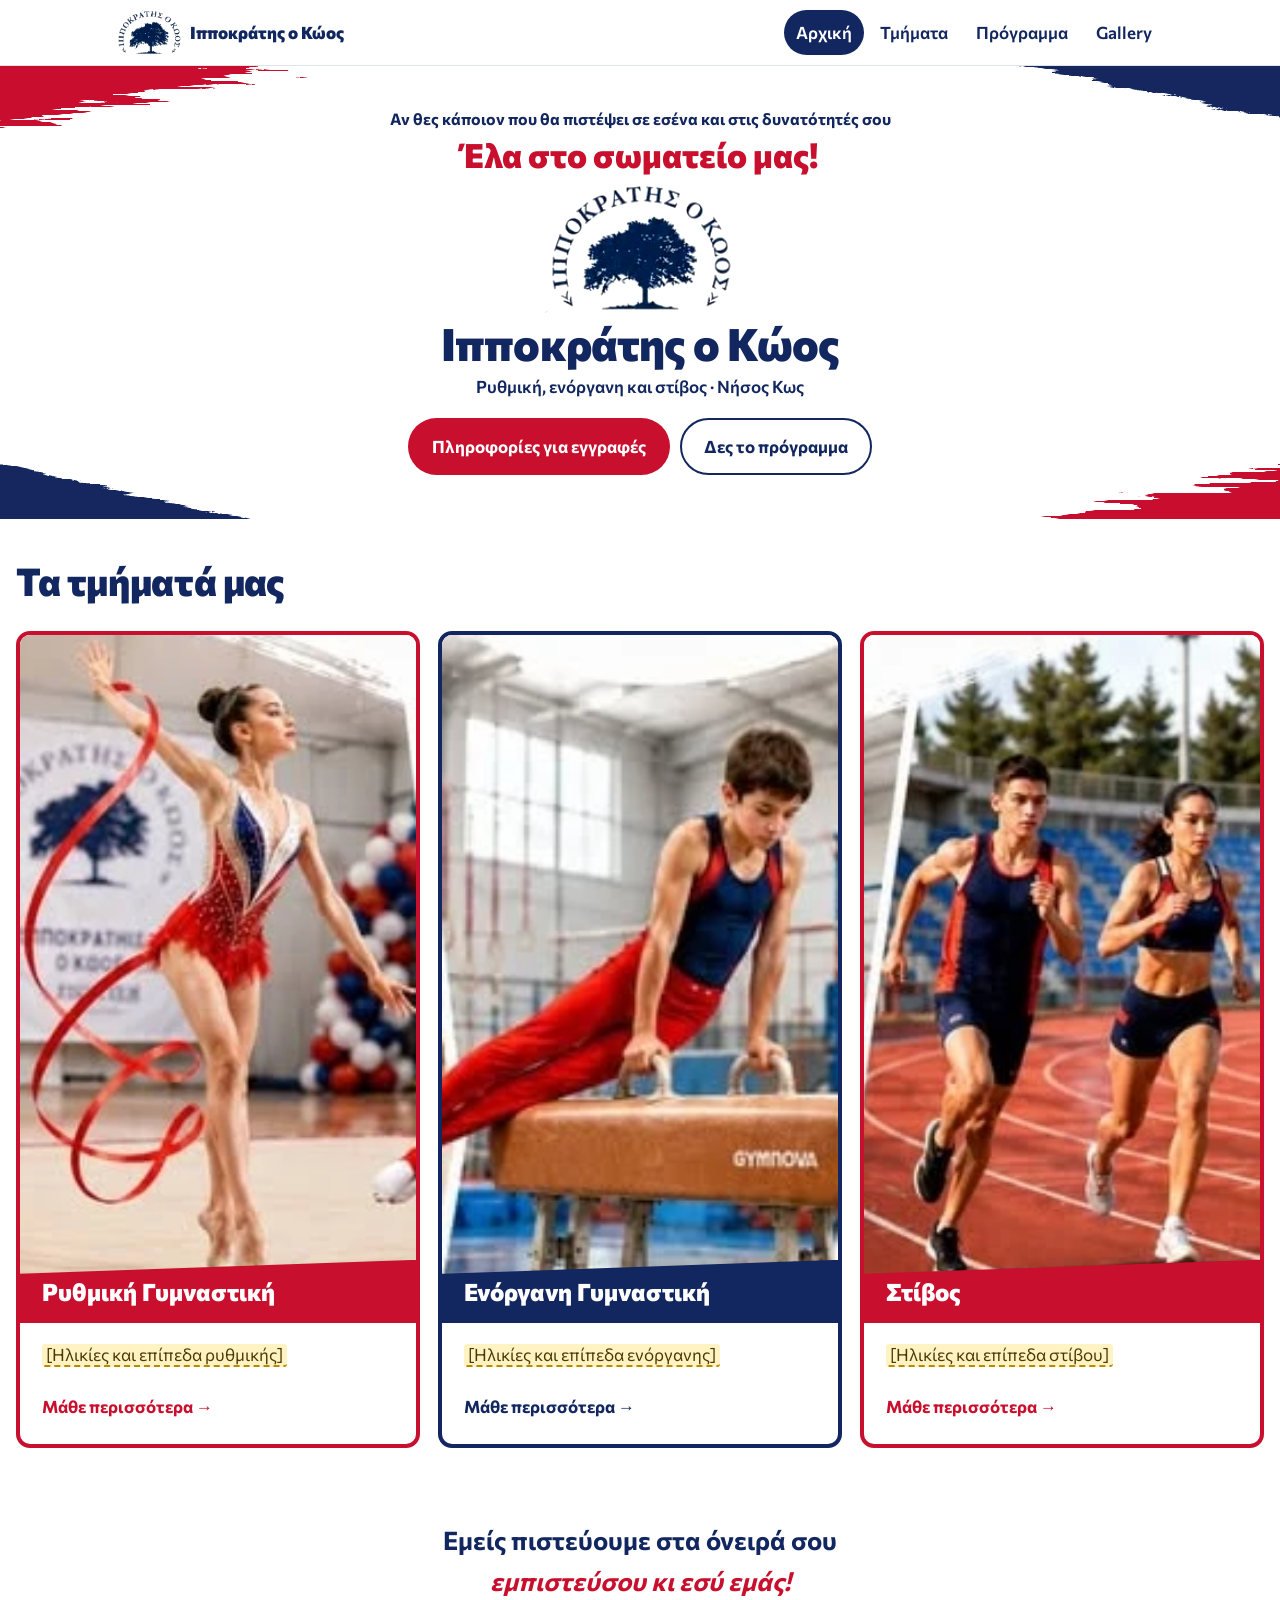
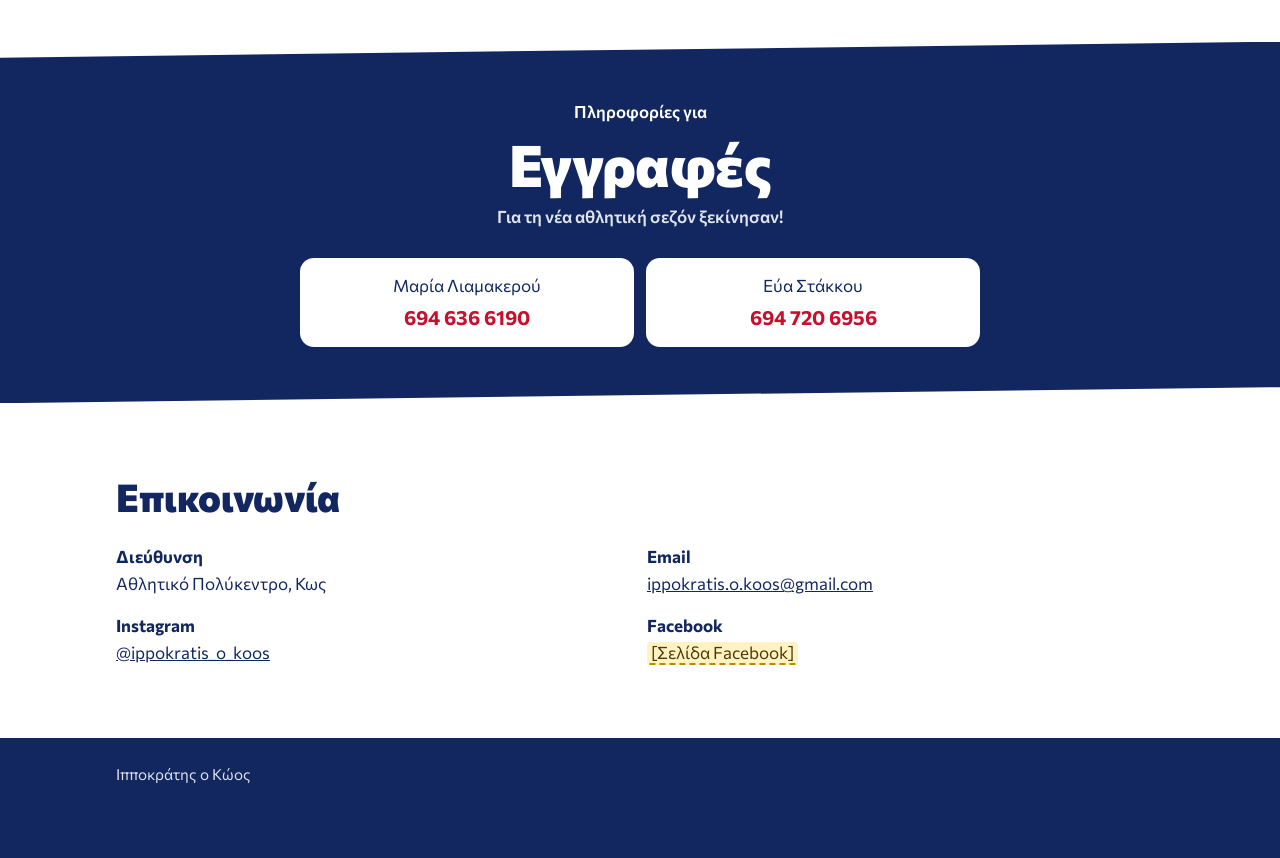
==== site/index.html @ b4ae5699 "Initial commit" ====
<!doctype html>
<html lang="el">
<head>
  <meta charset="utf-8">
  <meta name="viewport" content="width=device-width, initial-scale=1">
  <title>Ιπποκράτης ο Κώος | Αρχική</title>
  <meta name="description" content="Ιπποκράτης ο Κώος: σύλλογος ρυθμικής, ενόργανης γυμναστικής και στίβου στην Κω.">
  <link rel="preconnect" href="https://fonts.googleapis.com">
  <link rel="preconnect" href="https://fonts.gstatic.com" crossorigin>
  <link href="https://fonts.googleapis.com/css2?family=Commissioner:wght@400;600;700;800&display=swap" rel="stylesheet">
  <link rel="stylesheet" href="styles.css">
</head>
<body>
  <header class="header">
    <div class="wrap">
      <a class="logo" href="index.html"><span class="emblem" aria-hidden="true"></span>Ιπποκράτης ο Κώος</a>
      <nav class="nav" aria-label="Κύρια πλοήγηση">
        <a href="index.html" aria-current="page">Αρχική</a>
        <a href="tmimata.html">Τμήματα</a>
        <a href="program.html">Πρόγραμμα</a>
        <a href="gallery.html">Gallery</a>
      </nav>
    </div>
  </header>

  <main>
    <section class="hero">
      <svg class="hero-brush" viewBox="0 0 1000 1000" preserveAspectRatio="none" aria-hidden="true">
        <defs>
          <filter id="brush" x="-20%" y="-20%" width="140%" height="140%">
            <feTurbulence type="fractalNoise" baseFrequency="0.012 0.09" numOctaves="3" seed="4"/>
            <feDisplacementMap in="SourceGraphic" scale="70"/>
          </filter>
        </defs>
        <g filter="url(#brush)">
          <polygon points="-60,-60 330,-60 -60,170" fill="#c8102e"/>
          <polygon points="700,-60 1060,-60 1060,150" fill="#12275f"/>
          <polygon points="-60,840 -60,1060 280,1060" fill="#12275f"/>
          <polygon points="1060,850 1060,1060 730,1060" fill="#c8102e"/>
        </g>
      </svg>
      <div class="wrap">
        <p class="hero-slogan">Αν θες κάποιον που θα πιστέψει σε εσένα και στις δυνατότητές σου</p>
        <p class="hero-call">Έλα στο σωματείο μας!</p>
        <div class="emblem" role="img" aria-label="Το σήμα του συλλόγου Ιπποκράτης ο Κώος"></div>
        <h1>Ιπποκράτης ο Κώος</h1>
        <p class="hero-place">Ρυθμική, ενόργανη και στίβος · Νήσος Κως</p>
        <div class="actions">
          <a class="btn btn-primary" href="#eggrafes">Πληροφορίες για εγγραφές</a>
          <a class="btn btn-ghost" href="program.html">Δες το πρόγραμμα</a>
        </div>
      </div>
    </section>

    <section class="section">
      <div class="wrap wrap-wide">
        <h2>Τα τμήματά μας</h2>
        <div class="groups">
          <a class="group g-rythmiki" href="tmimata.html#rythmiki">
            <div class="group-photo" role="img" aria-label="Αθλήτρια ρυθμικής με κορδέλα"></div>
            <h3>Ρυθμική Γυμναστική</h3>
            <p><span class="ph">[Ηλικίες και επίπεδα ρυθμικής]</span></p>
            <p class="group-more">Μάθε περισσότερα →</p>
          </a>
          <a class="group g-enorgani" href="tmimata.html#enorgani">
            <div class="group-photo" role="img" aria-label="Αθλητής ενόργανης στον πλάγιο ίππο"></div>
            <h3>Ενόργανη Γυμναστική</h3>
            <p><span class="ph">[Ηλικίες και επίπεδα ενόργανης]</span></p>
            <p class="group-more">Μάθε περισσότερα →</p>
          </a>
          <a class="group g-stivos" href="tmimata.html#stivos">
            <div class="group-photo" role="img" aria-label="Αθλητές στίβου τρέχουν στον διάδρομο"></div>
            <h3>Στίβος</h3>
            <p><span class="ph">[Ηλικίες και επίπεδα στίβου]</span></p>
            <p class="group-more">Μάθε περισσότερα →</p>
          </a>
        </div>
      </div>
    </section>

    <section class="belief">
      <div class="wrap">
        <p>Εμείς πιστεύουμε στα όνειρά σου <em>εμπιστεύσου κι εσύ εμάς!</em></p>
      </div>
    </section>

    <section class="signup" id="eggrafes">
      <div class="wrap">
        <p class="signup-kicker">Πληροφορίες για</p>
        <h2>Εγγραφές</h2>
        <p class="signup-season">Για τη νέα αθλητική σεζόν ξεκίνησαν!</p>
        <div class="people">
          <a class="person" href="tel:+306946366190">Μαρία Λιαμακερού <strong>694 636 6190</strong></a>
          <a class="person" href="tel:+306947206956">Εύα Στάκκου <strong>694 720 6956</strong></a>
        </div>
      </div>
    </section>

    <section class="section" id="contact">
      <div class="wrap">
        <h2>Επικοινωνία</h2>
        <ul class="contact">
          <li><strong>Διεύθυνση</strong> Αθλητικό Πολύκεντρο, Κως</li>
          <li><strong>Email</strong> <a href="mailto:ippokratis.o.koos@gmail.com">ippokratis.o.koos@gmail.com</a></li>
          <li><strong>Instagram</strong> <a href="https://www.instagram.com/ippokratis_o_koos" target="_blank" rel="noopener">@ippokratis_o_koos</a></li>
          <li><strong>Facebook</strong> <span class="ph">[Σελίδα Facebook]</span></li>
        </ul>
      </div>
    </section>
  </main>

  <footer class="footer">
    <div class="wrap">Ιπποκράτης ο Κώος</div>
  </footer>
</body>
</html>
---- site/styles.css ----
/* Χρώματα συλλόγου */
:root {
  --navy: #12275f;
  --navy-soft: #4a5578;
  --red: #c8102e;
  --red-dark: #9f0c24;
  --paper: #ffffff;
  --tint: #f3f5fa;
  --line: #dfe3ec;
  --radius: 14px;
  --wrap: 1080px;
}

* { box-sizing: border-box; }

html { scroll-behavior: smooth; }

body {
  margin: 0;
  background: var(--paper);
  color: var(--navy);
  font-family: "Commissioner", "Segoe UI", Arial, sans-serif;
  font-size: 17px;
  line-height: 1.6;
}

h1, h2, h3 { line-height: 1.15; margin: 0; font-weight: 800; }
h1 { font-size: clamp(2.2rem, 8vw, 3.8rem); letter-spacing: -0.02em; }
h2 { font-size: clamp(1.6rem, 5vw, 2.4rem); letter-spacing: -0.01em; }
h3 { font-size: 1.2rem; }
p { margin: 0; }
a { color: inherit; }
[hidden] { display: none !important; }

:focus-visible { outline: 3px solid var(--red); outline-offset: 2px; }

.wrap { max-width: var(--wrap); margin: 0 auto; padding: 0 16px; }
.wrap-wide { max-width: 1280px; }
.section { padding: 48px 0; }

/* Στοιχεία που λείπουν και πρέπει να συμπληρωθούν */
.ph {
  background: #fff3c4;
  border-bottom: 2px dashed #b98900;
  color: #4d3900;
  padding: 0 4px;
  border-radius: 3px;
}

.header { background: var(--paper); border-bottom: 1px solid var(--line); }
.header .wrap {
  display: flex;
  flex-wrap: wrap;
  align-items: center;
  justify-content: space-between;
  gap: 8px 24px;
  padding-top: 10px;
  padding-bottom: 10px;
}
.logo {
  display: inline-flex;
  align-items: center;
  gap: 8px;
  font-weight: 800;
  text-decoration: none;
}
/* Προσωρινά: το σήμα κόβεται από την αφίσα μέχρι να μπει το images/logo.png */
.emblem {
  display: block;
  aspect-ratio: 1.5;
  background-image: url("images/afisa.webp");
  background-repeat: no-repeat;
  background-size: 302.3% auto;
  background-position: 50.57% 18.07%;
  mix-blend-mode: multiply;
  filter: contrast(1.08) brightness(1.06);
}
.logo .emblem { width: 66px; }
.nav { display: flex; flex-wrap: wrap; gap: 4px; }
.nav a {
  display: block;
  padding: 9px 12px;
  border-radius: 999px;
  font-weight: 600;
  text-decoration: none;
}
.nav a:hover { background: var(--tint); }
.nav a[aria-current="page"] { background: var(--navy); color: #fff; }

.hero { position: relative; overflow: hidden; text-align: center; }
.hero .wrap { position: relative; padding-top: 36px; padding-bottom: 36px; }
.hero h1 { font-size: clamp(1.8rem, 6vw, 2.8rem); }
.hero .actions { margin-top: 18px; gap: 10px; }
.hero + .section { padding-top: 28px; }
.hero-brush { position: absolute; inset: 0; width: 100%; height: 100%; pointer-events: none; }
.hero-slogan { max-width: 18em; margin: 0 auto; font-size: 1rem; font-weight: 700; }
.hero-call {
  margin-top: 4px;
  color: var(--red);
  font-size: clamp(1.4rem, 5.5vw, 2.1rem);
  font-weight: 800;
  line-height: 1.15;
}
.hero .emblem { width: min(190px, 55%); margin: 12px auto 4px; }
.hero-place { margin-top: 4px; font-weight: 600; }

.actions { display: flex; flex-direction: column; gap: 12px; margin-top: 28px; }
.btn {
  display: block;
  padding: 13px 22px;
  border-radius: 999px;
  border: 2px solid transparent;
  font-weight: 700;
  text-align: center;
  text-decoration: none;
}
.btn-primary { background: var(--red); color: #fff; }
.btn-primary:hover { background: var(--red-dark); }
.btn-ghost { background: #fff; border-color: var(--navy); color: var(--navy); }
.btn-ghost:hover { background: var(--navy); color: #fff; }
.btn-dark { background: var(--navy); color: #fff; }
.btn-dark:hover { background: var(--red); }

.groups { display: grid; gap: 18px; margin-top: 28px; }
.group {
  background: var(--paper);
  border: 4px solid var(--accent);
  border-radius: var(--radius);
  overflow: hidden;
}
/* Προσωρινά: οι φωτογραφίες κόβονται από την αφίσα μέχρι να έρθουν τα κανονικά αρχεία */
.group-photo {
  aspect-ratio: 0.62;
  background-color: var(--tint);
  background-image: url("images/afisa.webp");
  background-repeat: no-repeat;
}
.g-rythmiki .group-photo { background-size: 305.8% auto; background-position: 0.56% 34.95%; }
.g-enorgani .group-photo { background-size: 350.7% auto; background-position: 50% 39.25%; }
.g-stivos .group-photo { background-size: 302.3% auto; background-position: 100% 35.88%; }
.group h3 {
  background: var(--accent);
  color: #fff;
  font-size: 1.5rem;
  padding: 18px 22px 18px;
  clip-path: polygon(0 14px, 100% 0, 100% 100%, 0 100%);
  margin-top: -14px;
  position: relative;
}
.group p { padding: 18px 22px 24px; }

.g-rythmiki { --accent: var(--red); }
.g-enorgani { --accent: var(--navy); }
.g-stivos { --accent: var(--red); }

a.group { display: block; color: inherit; text-decoration: none; transition: transform 0.15s ease; }
a.group:hover { transform: translateY(-3px); }
.group .group-more { padding-top: 0; color: var(--accent); font-weight: 700; }

.jump { display: flex; flex-wrap: wrap; gap: 8px; padding-top: 20px; padding-bottom: 4px; }
.jump a {
  padding: 9px 18px;
  border: 1px solid var(--navy);
  border-radius: 999px;
  font-weight: 600;
  text-decoration: none;
}
.jump a:hover { background: var(--navy); color: #fff; }

.sport { padding: 32px 0 40px; border-bottom: 1px solid var(--line); scroll-margin-top: 8px; }
.sport:last-child { border-bottom: 0; }
.sport-layout { display: grid; gap: 22px; }
.sport-photo { border: 4px solid var(--accent); border-radius: var(--radius); }
.sport h2 { color: var(--accent); }
.sport h3 { margin-top: 26px; margin-bottom: 8px; }
.sport-intro { margin-top: 12px; }
.sport-link { margin-top: 8px; font-weight: 600; }
.benefits { margin: 0; padding-left: 20px; }
.sport details { border-top: 1px solid var(--line); padding: 10px 0; }
.sport details:last-of-type { border-bottom: 1px solid var(--line); }
.sport summary { font-weight: 600; cursor: pointer; }
.sport details p { margin-top: 8px; }
.sport-cta { margin-top: 28px; }

.media-grid { display: grid; grid-template-columns: 1fr 1fr; gap: 10px; }
.video-grid { display: grid; gap: 14px; }
.media-item { border-radius: 10px; }
.media-empty {
  display: grid;
  place-items: center;
  aspect-ratio: 0.62;
  padding: 8px;
  text-align: center;
  background: var(--tint);
  border: 2px dashed var(--line);
  border-radius: 10px;
}
.media-empty-video { aspect-ratio: 16 / 9; }

.belief { padding: 0 0 40px; text-align: center; }
.belief p { font-size: clamp(1.2rem, 4vw, 1.6rem); font-weight: 700; }
.belief em { display: block; color: var(--red); }

.signup {
  background: var(--navy);
  color: #fff;
  text-align: center;
  padding: 56px 0;
  clip-path: polygon(0 16px, 100% 0, 100% calc(100% - 16px), 0 100%);
}
.signup-kicker { font-size: 1.05rem; font-weight: 600; }
.signup h2 { margin-top: 6px; font-size: clamp(2.2rem, 9vw, 3.6rem); }
.signup-season { margin-top: 6px; font-weight: 600; color: #dfe3ec; }
.people { display: grid; gap: 12px; margin-top: 28px; }
.person {
  display: flex;
  flex-direction: column;
  gap: 2px;
  background: #fff;
  color: var(--navy);
  border-radius: var(--radius);
  padding: 14px 18px;
  text-decoration: none;
}
.person:hover { background: var(--tint); }
.person strong { color: var(--red); font-size: 1.25rem; font-variant-numeric: tabular-nums; }

.contact { list-style: none; margin: 24px 0 0; padding: 0; display: grid; gap: 14px; }
.contact strong { display: block; }

.page-head { background: var(--navy); color: #fff; padding: 44px 0; border-bottom: 6px solid var(--red); }
.page-head p { margin-top: 12px; color: #dfe3ec; max-width: 52ch; }

.filters { display: flex; flex-wrap: wrap; gap: 8px; margin-bottom: 28px; }
.filters button {
  font: inherit;
  font-weight: 600;
  padding: 9px 18px;
  border-radius: 999px;
  border: 1px solid var(--navy);
  background: transparent;
  color: var(--navy);
  cursor: pointer;
}
.filters button:hover { background: var(--tint); }
.filters button[aria-pressed="true"] { background: var(--navy); color: #fff; }

.schedule { display: grid; gap: 36px; }
.classes { list-style: none; margin: 14px 0 0; padding: 0; display: grid; gap: 10px; }
.class {
  display: grid;
  gap: 6px;
  justify-items: start;
  background: var(--paper);
  border: 1px solid var(--line);
  border-left: 6px solid var(--accent);
  border-radius: 10px;
  padding: 12px 16px;
}

/* Το κάτω κενό αφήνει χώρο για την ένδειξη του Netlify */
.footer { background: var(--navy); color: #dfe3ec; padding: 24px 0 72px; font-size: 0.95rem; }

@media (min-width: 720px) {
  .section { padding: 72px 0; }
  .hero .wrap { padding-top: 40px; padding-bottom: 44px; }
  .hero + .section { padding-top: 40px; }
  .hero-slogan { max-width: none; }
  .media-grid { grid-template-columns: repeat(3, 1fr); gap: 16px; }
  .video-grid { grid-template-columns: 1fr 1fr; gap: 16px; }
  .sport { padding: 56px 0; }
  .sport-layout { grid-template-columns: minmax(280px, 400px) 1fr; gap: 44px; align-items: start; }
  .sport-photo { position: sticky; top: 16px; }
  .actions { flex-direction: row; flex-wrap: wrap; }
  .hero .actions { justify-content: center; }
  .btn { display: inline-block; }
  .groups { grid-template-columns: repeat(3, 1fr); }
  .people { grid-template-columns: 1fr 1fr; max-width: 680px; margin-left: auto; margin-right: auto; }
  .contact { grid-template-columns: repeat(2, 1fr); }
  .class { grid-template-columns: 1fr 1fr 1fr; align-items: center; }
}
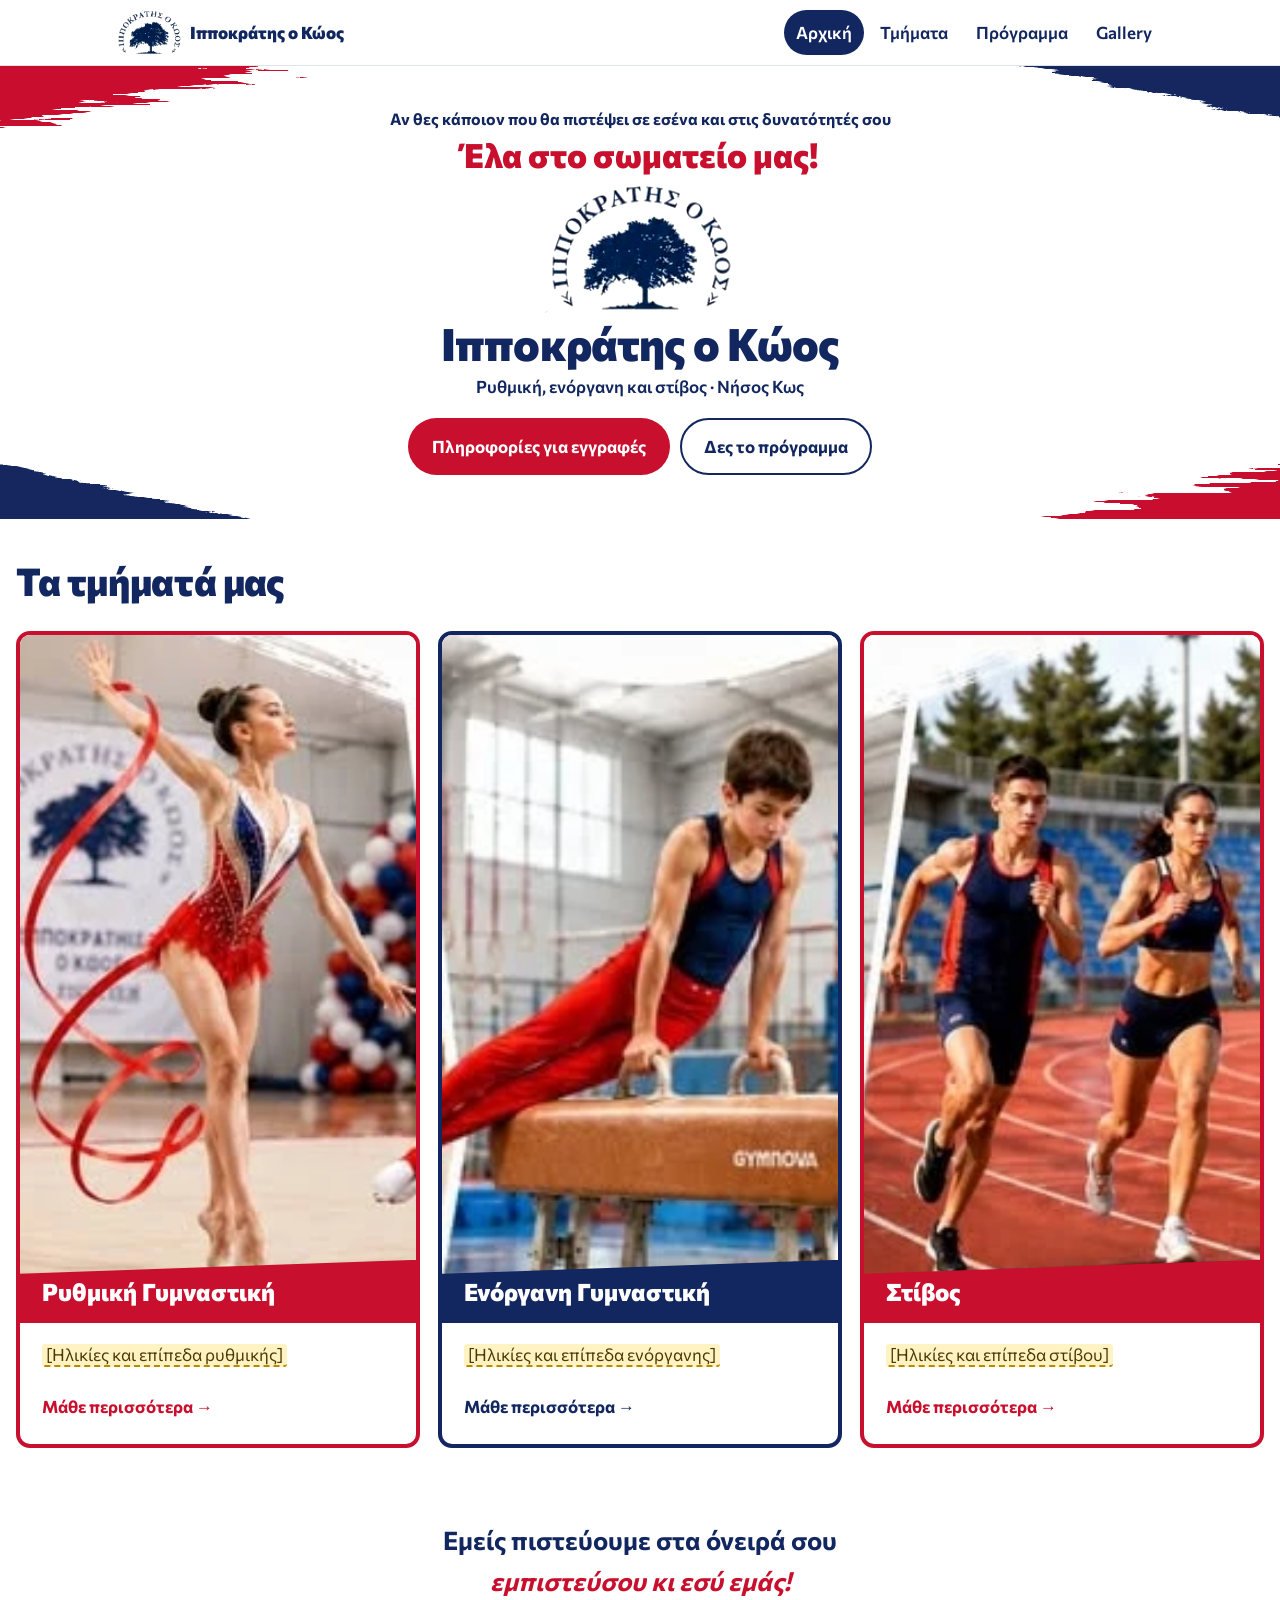
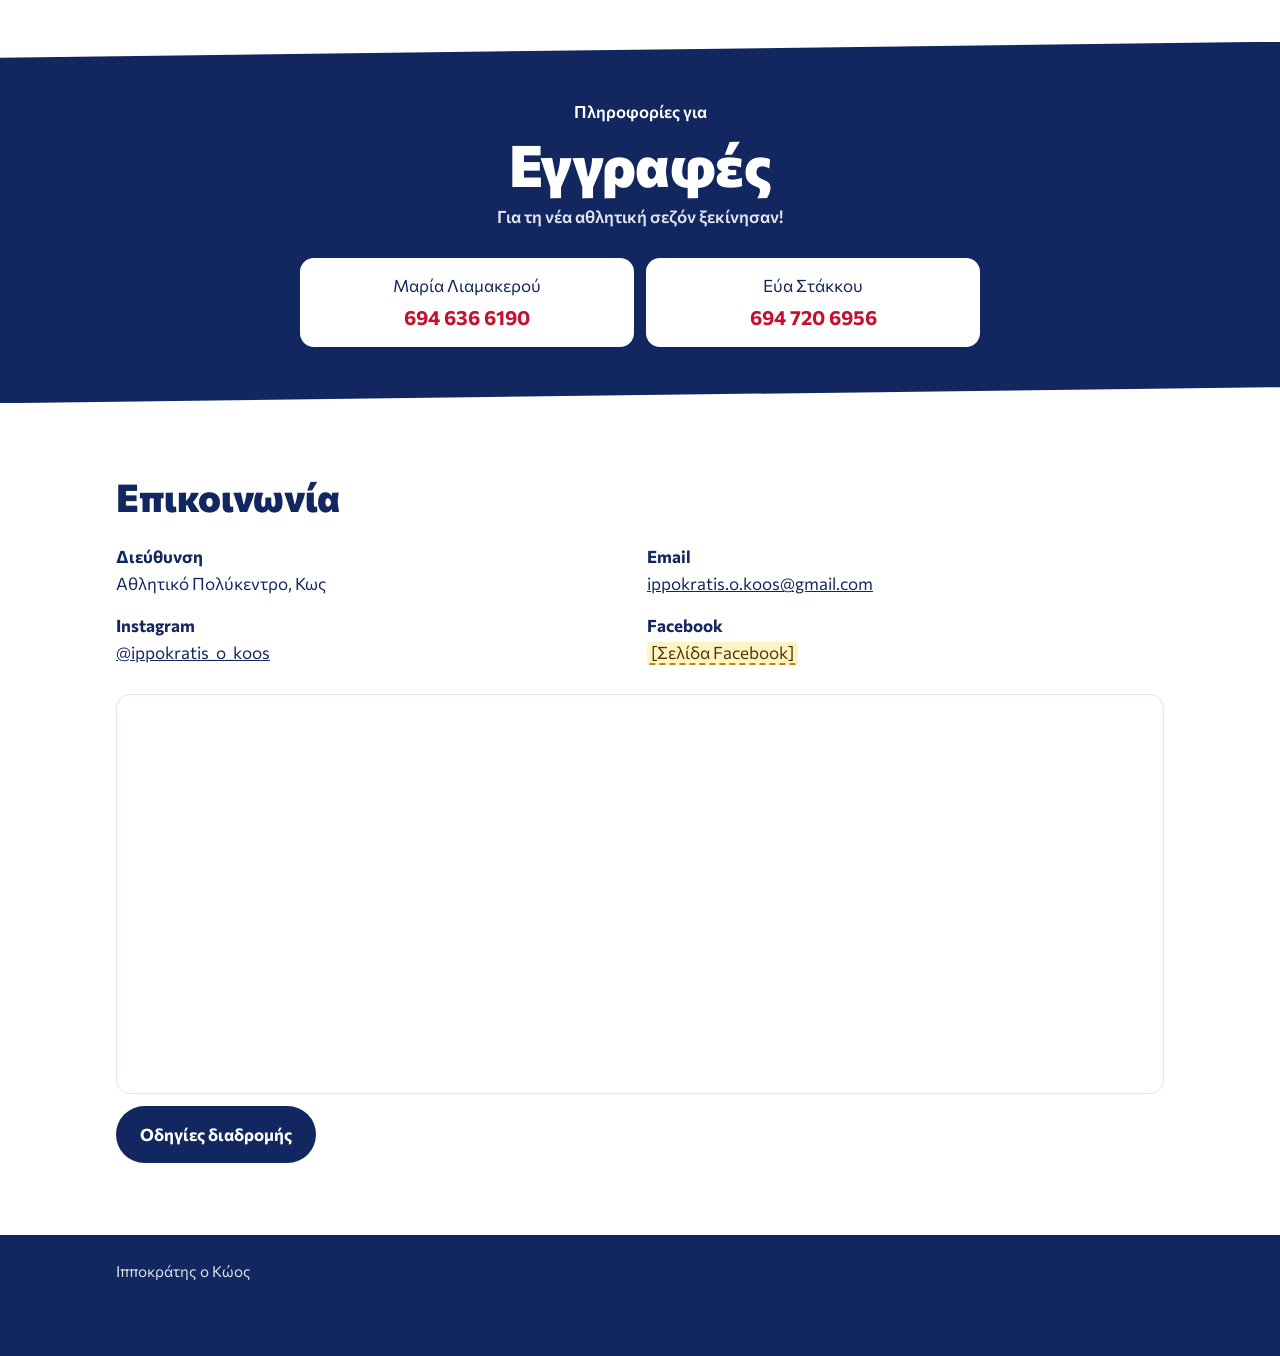
==== commit 27e341be: "Μενού, κουμπιά κλήσης και χάρτης" ====
--- a/site/index.html
+++ b/site/index.html
@@ -9,12 +9,14 @@
   <link rel="preconnect" href="https://fonts.gstatic.com" crossorigin>
   <link href="https://fonts.googleapis.com/css2?family=Commissioner:wght@400;600;700;800&display=swap" rel="stylesheet">
   <link rel="stylesheet" href="styles.css">
+  <script src="site.js"></script>
 </head>
 <body>
   <header class="header">
     <div class="wrap">
       <a class="logo" href="index.html"><span class="emblem" aria-hidden="true"></span>Ιπποκράτης ο Κώος</a>
-      <nav class="nav" aria-label="Κύρια πλοήγηση">
+      <button class="nav-toggle" type="button" aria-expanded="false" aria-controls="main-nav" aria-label="Μενού">☰</button>
+      <nav class="nav" id="main-nav" aria-label="Κύρια πλοήγηση">
         <a href="index.html" aria-current="page">Αρχική</a>
         <a href="tmimata.html">Τμήματα</a>
         <a href="program.html">Πρόγραμμα</a>
@@ -105,9 +107,18 @@
           <li><strong>Instagram</strong> <a href="https://www.instagram.com/ippokratis_o_koos" target="_blank" rel="noopener">@ippokratis_o_koos</a></li>
           <li><strong>Facebook</strong> <span class="ph">[Σελίδα Facebook]</span></li>
         </ul>
+        <div class="map">
+          <iframe src="https://www.google.com/maps?q=%CE%9D%CE%AD%CE%BF%20%CE%A3%CF%84%CE%AC%CE%B4%CE%B9%CE%BF%20%CE%91%CE%BD%CF%84%CE%B1%CE%B3%CF%8C%CF%81%CE%B1%CF%82%20%CE%9A%CF%89&output=embed" title="Χάρτης: Αθλητικό Πολύκεντρο, Κως" loading="lazy" referrerpolicy="no-referrer-when-downgrade"></iframe>
+          <a class="btn btn-dark" href="https://www.google.com/maps/dir/?api=1&destination=%CE%9D%CE%AD%CE%BF%20%CE%A3%CF%84%CE%AC%CE%B4%CE%B9%CE%BF%20%CE%91%CE%BD%CF%84%CE%B1%CE%B3%CF%8C%CF%81%CE%B1%CF%82%20%CE%9A%CF%89" target="_blank" rel="noopener">Οδηγίες διαδρομής</a>
+        </div>
       </div>
     </section>
   </main>
+
+  <div class="call-bar">
+    <a href="tel:+306946366190" aria-label="Κλήση στη Μαρία Λιαμακερού">Κλήση: Μαρία</a>
+    <a href="tel:+306947206956" aria-label="Κλήση στην Εύα Στάκκου">Κλήση: Εύα</a>
+  </div>
 
   <footer class="footer">
     <div class="wrap">Ιπποκράτης ο Κώος</div>
--- a/site/styles.css
+++ b/site/styles.css
@@ -53,7 +53,7 @@
   flex-wrap: wrap;
   align-items: center;
   justify-content: space-between;
-  gap: 8px 24px;
+  gap: 8px;
   padding-top: 10px;
   padding-bottom: 10px;
 }
@@ -76,7 +76,21 @@
   filter: contrast(1.08) brightness(1.06);
 }
 .logo .emblem { width: 66px; }
-.nav { display: flex; flex-wrap: wrap; gap: 4px; }
+.nav-toggle {
+  display: none;
+  font: inherit;
+  font-weight: 700;
+  padding: 9px 14px;
+  border: 2px solid var(--navy);
+  border-radius: 999px;
+  background: #fff;
+  color: var(--navy);
+  cursor: pointer;
+}
+.js .nav-toggle { display: block; }
+.nav { display: flex; flex-direction: column; width: 100%; gap: 4px; }
+.js .nav { display: none; }
+.js .nav.open { display: flex; }
 .nav a {
   display: block;
   padding: 9px 12px;
@@ -228,6 +242,39 @@
 .contact { list-style: none; margin: 24px 0 0; padding: 0; display: grid; gap: 14px; }
 .contact strong { display: block; }
 
+.map { margin-top: 28px; }
+.map iframe {
+  display: block;
+  width: 100%;
+  height: 320px;
+  border: 1px solid var(--line);
+  border-radius: var(--radius);
+}
+.map .btn { margin-top: 12px; }
+
+/* Μένει πάνω από την ένδειξη του Netlify, στο κάτω μέρος της οθόνης */
+.call-bar {
+  position: fixed;
+  left: 16px;
+  right: 16px;
+  bottom: 60px;
+  z-index: 10;
+  display: grid;
+  grid-template-columns: 1fr 1fr;
+  gap: 8px;
+}
+.call-bar a {
+  padding: 11px 8px;
+  border-radius: 999px;
+  background: var(--red);
+  color: #fff;
+  font-weight: 700;
+  text-align: center;
+  text-decoration: none;
+  box-shadow: 0 4px 14px rgba(18, 39, 95, 0.35);
+}
+.call-bar a:hover { background: var(--red-dark); }
+
 .page-head { background: var(--navy); color: #fff; padding: 44px 0; border-bottom: 6px solid var(--red); }
 .page-head p { margin-top: 12px; color: #dfe3ec; max-width: 52ch; }
 
@@ -258,10 +305,15 @@
   padding: 12px 16px;
 }
 
-/* Το κάτω κενό αφήνει χώρο για την ένδειξη του Netlify */
-.footer { background: var(--navy); color: #dfe3ec; padding: 24px 0 72px; font-size: 0.95rem; }
+/* Το κάτω κενό αφήνει χώρο για την ένδειξη του Netlify και τα κουμπιά κλήσης */
+.footer { background: var(--navy); color: #dfe3ec; padding: 24px 0 130px; font-size: 0.95rem; }
 
 @media (min-width: 720px) {
+  .js .nav-toggle { display: none; }
+  .nav, .js .nav { display: flex; flex-direction: row; flex-wrap: wrap; width: auto; }
+  .call-bar { display: none; }
+  .footer { padding-bottom: 72px; }
+  .map iframe { height: 400px; }
   .section { padding: 72px 0; }
   .hero .wrap { padding-top: 40px; padding-bottom: 44px; }
   .hero + .section { padding-top: 40px; }
